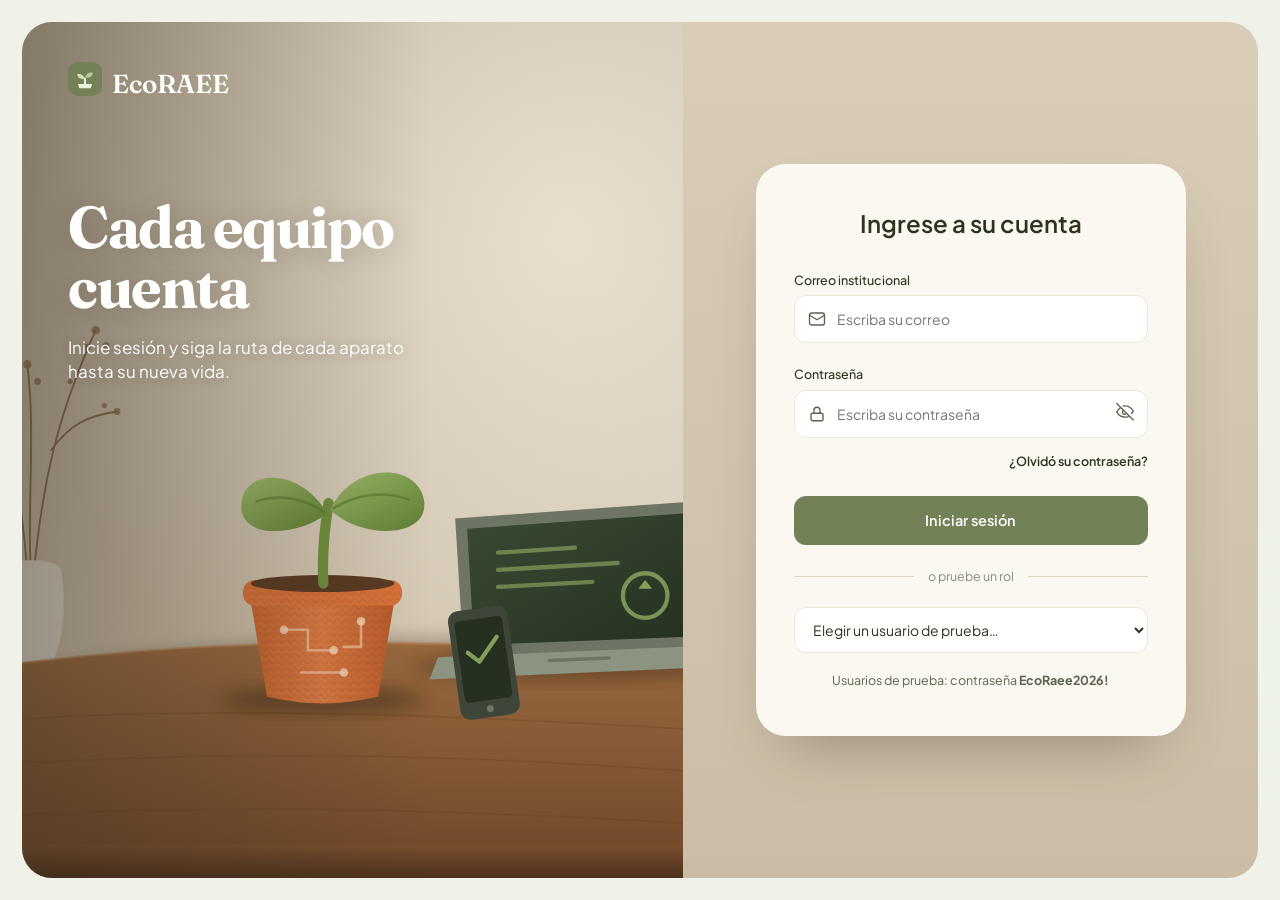
==== frontend/login.html @ bc78b068 "Segundo avance: EcoRAEE Cloud local (frontend, API y base de datos) - Frontend HTML/CSS/JS con login" ====
<!doctype html>
<html lang="es">
<head>
  <meta charset="utf-8">
  <meta name="viewport" content="width=device-width, initial-scale=1">
  <title>Iniciar sesión · EcoRAEE Cloud</title>
  <link rel="icon" href="assets/img/favicon.svg" type="image/svg+xml">
  <link rel="preconnect" href="https://fonts.googleapis.com">
  <link rel="preconnect" href="https://fonts.gstatic.com" crossorigin>
  <link href="https://fonts.googleapis.com/css2?family=Fraunces:opsz,wght@9..144,500;9..144,600;9..144,700&family=Plus+Jakarta+Sans:wght@400;500;600;700&display=swap" rel="stylesheet">
  <link rel="stylesheet" href="css/styles.css">
</head>
<body>
  <main class="login">
    <section class="escena" aria-label="Presentación">
      <div class="marca-login"><span id="logo"></span>EcoRAEE</div>
      <h1>Cada equipo cuenta</h1>
      <p>Inicie sesión y siga la ruta de cada aparato hasta su nueva vida.</p>
    </section>
    <section class="lado-form">
      <div class="caja">
        <h2>Ingrese a su cuenta</h2>
        <form id="form-login" novalidate>
          <div class="campo">
            <label for="correo">Correo institucional</label>
            <div class="control" id="c-correo">
              <input id="correo" name="correo" type="email" autocomplete="username" required maxlength="150" placeholder="Escriba su correo">
            </div>
            <span class="msg" aria-live="polite"></span>
          </div>
          <div class="campo" style="margin-top:16px">
            <label for="password">Contraseña</label>
            <div class="control" id="c-pass">
              <input id="password" name="password" type="password" autocomplete="current-password" required maxlength="100" placeholder="Escriba su contraseña">
              <button type="button" class="ojo" id="ver" aria-label="Mostrar contraseña"></button>
            </div>
            <span class="msg" aria-live="polite"></span>
          </div>
          <div class="olvido"><button type="button" id="olvido">¿Olvidó su contraseña?</button></div>
          <div class="aviso error" id="error" hidden style="margin-top:16px"></div>
          <button class="btn entrar" type="submit" id="entrar">Iniciar sesión</button>
        </form>
        <div class="separador">o pruebe un rol</div>
        <label class="sr-only" for="demo">Usuario de prueba</label>
        <select class="demo" id="demo">
          <option value="">Elegir un usuario de prueba…</option>
          <option value="admin@ecoraee.test">Administrador</option>
          <option value="gen1@ecoraee.test">Generador (estudiante)</option>
          <option value="ope1@ecoraee.test">Operador de centro</option>
          <option value="tec1@ecoraee.test">Técnico evaluador</option>
          <option value="coo1@ecoraee.test">Coordinador logístico</option>
          <option value="rea1@ecoraee.test">Reacondicionador (taller)</option>
          <option value="rec1@ecoraee.test">Gestor de reciclaje</option>
          <option value="ben1@ecoraee.test">Entidad beneficiaria</option>
        </select>
        <p class="pie-login">Usuarios de prueba: contraseña <b>EcoRaee2026!</b></p>
      </div>
    </section>
  </main>
  <script type="module" src="js/login.js"></script>
</body>
</html>
---- frontend/css/styles.css ----
/* =====================================================================
   EcoRAEE Cloud - estilos
   Paleta (imagen de referencia): #E7F5DC #CFE1B9 #B6C99B #98A77C #88976C #728156
   ===================================================================== */
:root {
  --g50: #E7F5DC;
  --g100: #CFE1B9;
  --g200: #B6C99B;
  --g300: #98A77C;
  --g400: #88976C;
  --g500: #728156;
  --g600: #5C6A43;          /* pasos oscuros de la misma familia para texto y botones */
  --g700: #46512F;
  --ink: #2C3320;
  --ink-2: #5A6250;
  --ink-3: #868D7C;
  --line: #E3E8DA;
  --bg: #EEF2E8;
  --surface: #FFFFFF;
  --surface-2: #F7F9F3;
  --cream: #FBF8F1;
  --danger: #A8432F;
  --danger-bg: #FBECE8;
  --warn: #9A6B12;
  --warn-bg: #FDF3DD;
  --info-bg: #EAF1F7;
  --info: #3D5A73;
  --radius: 22px;
  --radius-sm: 14px;
  --shadow: 0 18px 50px -20px rgba(70, 81, 47, .28);
  --shadow-sm: 0 6px 18px -10px rgba(70, 81, 47, .35);
  --font: "Plus Jakarta Sans", system-ui, -apple-system, "Segoe UI", sans-serif;
  --font-display: "Fraunces", Georgia, serif;
}

* { box-sizing: border-box; }
html, body { margin: 0; }
body {
  font-family: var(--font);
  color: var(--ink);
  background: radial-gradient(1200px 600px at 10% 0%, #F6F9F1 0%, transparent 60%),
              radial-gradient(900px 500px at 100% 100%, #E4ECD9 0%, transparent 60%), var(--bg);
  min-height: 100vh;
  font-size: 14px;
  line-height: 1.45;
}
a { color: var(--g600); }
h1, h2, h3, h4 { margin: 0; color: var(--ink); }
button, input, select, textarea { font: inherit; color: inherit; }
:focus-visible { outline: 3px solid var(--g300); outline-offset: 2px; }
.sr-only { position: absolute; width: 1px; height: 1px; overflow: hidden; clip: rect(0 0 0 0); white-space: nowrap; }
.muted { color: var(--ink-3); }
.small { font-size: 12px; }
.mono { font-family: ui-monospace, "Cascadia Code", Consolas, monospace; font-size: 12.5px; }
.nowrap { white-space: nowrap; }

/* ---------------------------------------------------------------- botones */
.btn {
  display: inline-flex; align-items: center; justify-content: center; gap: 8px;
  border: 0; border-radius: 999px; padding: 10px 18px; cursor: pointer;
  font-weight: 600; font-size: 13.5px; background: var(--g500); color: #fff;
  transition: background .15s, transform .05s, box-shadow .15s; text-decoration: none; white-space: nowrap;
}
.btn:hover { background: var(--g600); box-shadow: var(--shadow-sm); }
.btn:active { transform: translateY(1px); }
.btn:disabled { opacity: .55; cursor: not-allowed; box-shadow: none; }
.btn.secundario { background: var(--surface); color: var(--ink); border: 1px solid var(--line); }
.btn.secundario:hover { background: var(--surface-2); }
.btn.suave { background: var(--g50); color: var(--g700); }
.btn.suave:hover { background: var(--g100); }
.btn.oscuro { background: var(--ink); }
.btn.oscuro:hover { background: #1c2114; }
.btn.peligro { background: var(--danger-bg); color: var(--danger); }
.btn.peligro:hover { background: #F5D9D2; }
.btn.chico { padding: 6px 12px; font-size: 12.5px; }
.btn-icono {
  width: 40px; height: 40px; border-radius: 50%; border: 1px solid var(--line); background: var(--surface);
  display: inline-grid; place-items: center; cursor: pointer; position: relative; color: var(--ink-2);
}
.btn-icono:hover { background: var(--surface-2); }
.btn-icono .punto { position: absolute; top: 6px; right: 7px; min-width: 16px; height: 16px; border-radius: 99px;
  background: var(--g500); color: #fff; font-size: 10px; font-weight: 700; display: grid; place-items: center; padding: 0 4px; }
svg.i { width: 18px; height: 18px; flex: none; stroke: currentColor; fill: none; stroke-width: 1.8; stroke-linecap: round; stroke-linejoin: round; }

/* ---------------------------------------------------------------- estructura de la app */
.app {
  max-width: 1440px; margin: 28px auto; background: var(--surface); border-radius: 32px;
  box-shadow: var(--shadow); display: grid; grid-template-columns: 248px 1fr; min-height: calc(100vh - 56px); overflow: hidden;
}
.lateral {
  padding: 26px 18px; display: flex; flex-direction: column; gap: 22px; border-right: 1px solid var(--line);
  background: linear-gradient(180deg, #FFFFFF 0%, var(--surface-2) 100%);
}
.marca { display: flex; align-items: center; gap: 10px; padding: 0 8px; text-decoration: none; color: var(--ink); }
.marca .logo { width: 38px; height: 38px; }
.marca b { font-family: var(--font-display); font-size: 21px; letter-spacing: -.3px; }
.marca small { display: block; color: var(--ink-3); font-size: 11px; margin-top: -2px; }
.nav-grupo { display: flex; flex-direction: column; gap: 2px; }
.nav-grupo h4 { font-size: 11px; text-transform: uppercase; letter-spacing: .08em; color: var(--ink-3); margin: 6px 12px; font-weight: 700; }
.nav a {
  display: flex; align-items: center; gap: 12px; padding: 10px 14px; border-radius: 14px; color: var(--ink-2);
  text-decoration: none; font-weight: 500;
}
.nav a:hover { background: var(--g50); color: var(--ink); }
.nav a.activo { background: var(--g100); color: var(--ink); font-weight: 700; }
.nav a .cuenta { margin-left: auto; background: var(--g50); color: var(--g700); font-size: 11px; font-weight: 700; padding: 2px 9px; border-radius: 99px; }
.nav a.activo .cuenta { background: var(--surface); }
.lateral .pie { margin-top: auto; padding: 14px; border-radius: 18px; background: var(--g50); font-size: 12px; color: var(--g700); }
.lateral .pie b { display: block; font-size: 13px; color: var(--ink); margin-bottom: 4px; }

.principal { display: flex; flex-direction: column; min-width: 0; background: var(--surface); }
.barra {
  display: flex; align-items: center; gap: 12px; padding: 20px 32px; position: sticky; top: 0; z-index: 5;
  background: rgba(255, 255, 255, .92); backdrop-filter: blur(8px); border-bottom: 1px solid transparent;
}
.buscador { flex: 1; max-width: 520px; position: relative; }
.buscador input {
  width: 100%; border: 0; background: var(--surface-2); border-radius: 999px; padding: 12px 18px 12px 44px;
  border: 1px solid var(--line);
}
.buscador input:focus { outline: none; border-color: var(--g300); background: #fff; }
.buscador svg { position: absolute; left: 16px; top: 50%; transform: translateY(-50%); color: var(--ink-3); }
.barra .derecha { margin-left: auto; display: flex; align-items: center; gap: 10px; }
.perfil { display: flex; align-items: center; gap: 10px; padding: 4px 6px 4px 4px; border-radius: 999px; border: 1px solid var(--line); background: #fff; cursor: pointer; }
.avatar { width: 34px; height: 34px; border-radius: 50%; display: grid; place-items: center; font-weight: 700; font-size: 13px; background: var(--g200); color: var(--g700); }
.perfil .nombre { font-weight: 600; font-size: 13px; line-height: 1.1; }
.perfil .rol { font-size: 11px; color: var(--ink-3); }
.menu-movil { display: none; }

.contenido { padding: 8px 32px 40px; display: flex; flex-direction: column; gap: 22px; }
.cabecera { display: flex; align-items: flex-end; justify-content: space-between; gap: 16px; flex-wrap: wrap; }
.cabecera h1 { font-family: var(--font-display); font-size: 30px; font-weight: 600; letter-spacing: -.5px; }
.cabecera p { margin: 4px 0 0; color: var(--ink-3); }
.acciones { display: flex; gap: 10px; flex-wrap: wrap; align-items: center; }
.migas { font-size: 12.5px; color: var(--ink-3); }
.migas a { color: var(--ink-3); text-decoration: none; }
.migas a:hover { color: var(--g600); }

/* ---------------------------------------------------------------- tarjetas */
.tarjeta { background: var(--surface); border: 1px solid var(--line); border-radius: var(--radius); padding: 22px; }
.tarjeta.suave { background: var(--surface-2); }
.tarjeta h3 { font-size: 16px; font-weight: 700; }
.tarjeta .sub { color: var(--ink-3); font-size: 12.5px; margin-top: 2px; }
.tarjeta-cab { display: flex; align-items: center; justify-content: space-between; gap: 12px; margin-bottom: 14px; }
.grid { display: grid; gap: 18px; }
.g-2 { grid-template-columns: repeat(2, minmax(0, 1fr)); }
.g-3 { grid-template-columns: repeat(3, minmax(0, 1fr)); }
.g-4 { grid-template-columns: repeat(4, minmax(0, 1fr)); }
.g-panel { grid-template-columns: minmax(0, 2fr) minmax(0, 1fr); }

.hero {
  position: relative; overflow: hidden; border-radius: 26px; padding: 30px 34px; min-height: 210px;
  background: linear-gradient(115deg, var(--g50) 0%, #F4F9EE 45%, var(--g100) 100%); border: 1px solid var(--g100);
  display: grid; grid-template-columns: minmax(0, 1.1fr) minmax(0, 1fr); align-items: center;
}
.hero h2 { font-family: var(--font-display); font-size: 32px; font-weight: 600; letter-spacing: -.6px; line-height: 1.1; }
.hero p { color: var(--ink-2); margin: 8px 0 0; max-width: 46ch; }
.hero .hora { font-family: var(--font-display); font-size: 44px; color: var(--g600); margin-top: 16px; font-weight: 500; }
.hero .ilustracion { justify-self: end; width: 100%; max-width: 380px; height: auto; }
.hero .chip-rol { display: inline-flex; align-items: center; gap: 8px; background: #fff; border-radius: 99px; padding: 6px 12px; font-size: 12px; font-weight: 600; color: var(--g700); margin-bottom: 14px; box-shadow: var(--shadow-sm); }

.kpi { border-radius: var(--radius); padding: 18px 20px; background: var(--surface-2); border: 1px solid var(--line); display: flex; flex-direction: column; gap: 6px; }
.kpi .et { font-size: 12.5px; color: var(--ink-2); font-weight: 600; display: flex; align-items: center; gap: 8px; }
.kpi .et span.ic { width: 30px; height: 30px; border-radius: 10px; display: grid; place-items: center; background: var(--g100); color: var(--g700); }
.kpi .val { font-family: var(--font-display); font-size: 32px; font-weight: 600; letter-spacing: -.5px; }
.kpi .val small { font-family: var(--font); font-size: 13px; color: var(--ink-3); font-weight: 500; margin-left: 4px; }
.kpi .pie { font-size: 12px; color: var(--ink-3); }
.kpi.t1 { background: var(--g50); border-color: var(--g100); }
.kpi.t2 { background: #F3F7EC; }
.kpi.t3 { background: var(--cream); border-color: #EFE9DA; }
.kpi.t4 { background: #F1F4EC; }

/* barras horizontales (una sola serie: un solo tono) */
.barras { display: flex; flex-direction: column; gap: 10px; }
.barra-fila { display: grid; grid-template-columns: 170px 1fr 70px; align-items: center; gap: 12px; font-size: 13px; }
.barra-fila .pista { height: 12px; background: var(--surface-2); border-radius: 99px; overflow: hidden; }
.barra-fila .relleno { height: 100%; background: var(--g400); border-radius: 0 4px 4px 0; }
.barra-fila .num { text-align: right; font-weight: 700; color: var(--ink); }
.barra-fila .num small { color: var(--ink-3); font-weight: 500; }

/* anillos de ocupación (como el contador "Days left" de la referencia) */
.anillos { display: grid; grid-template-columns: repeat(auto-fill, minmax(150px, 1fr)); gap: 14px; }
.anillo { text-align: center; padding: 16px 10px; border-radius: 18px; background: var(--surface-2); }
.anillo svg { width: 110px; height: 110px; }
.anillo .t { font-weight: 700; font-size: 13px; margin-top: 6px; }
.anillo .s { font-size: 12px; color: var(--ink-3); }

/* ---------------------------------------------------------------- tablas */
.tabla-caja { overflow-x: auto; border: 1px solid var(--line); border-radius: var(--radius); background: #fff; }
table.tabla { width: 100%; border-collapse: collapse; font-size: 13px; }
.tabla th { text-align: left; font-size: 11.5px; text-transform: uppercase; letter-spacing: .05em; color: var(--ink-3); font-weight: 700;
  padding: 14px 16px; background: var(--surface-2); border-bottom: 1px solid var(--line); white-space: nowrap; }
.tabla td { padding: 12px 16px; border-bottom: 1px solid var(--line); vertical-align: middle; }
.tabla tr:last-child td { border-bottom: 0; }
.tabla tbody tr:hover td { background: #FBFCF9; }
.tabla tr.clic { cursor: pointer; }
.tabla td.acc { text-align: right; white-space: nowrap; }
.tabla td.acc .btn { margin-left: 6px; }
.vacio { padding: 40px 20px; text-align: center; color: var(--ink-3); }
.vacio svg { width: 120px; height: auto; display: block; margin: 0 auto 12px; }

.filtros { display: flex; gap: 10px; flex-wrap: wrap; align-items: center; }
.filtros select, .filtros input {
  border: 1px solid var(--line); border-radius: 999px; padding: 9px 14px; background: #fff; min-width: 150px;
}
.chips { display: flex; gap: 8px; flex-wrap: wrap; }
.chip { border: 1px solid var(--line); background: #fff; border-radius: 99px; padding: 7px 14px; cursor: pointer; font-size: 12.5px; font-weight: 600; color: var(--ink-2); }
.chip.activo { background: var(--ink); color: #fff; border-color: var(--ink); }

/* insignias de estado: siempre con texto (nunca solo color) */
.est { display: inline-flex; align-items: center; gap: 6px; padding: 4px 10px; border-radius: 99px; font-size: 12px; font-weight: 600; white-space: nowrap; background: var(--surface-2); color: var(--ink-2); }
.est::before { content: ""; width: 7px; height: 7px; border-radius: 50%; background: currentColor; opacity: .8; }
.est.verde { background: var(--g50); color: var(--g700); }
.est.oliva { background: var(--g100); color: var(--g700); }
.est.crema { background: var(--warn-bg); color: var(--warn); }
.est.gris { background: #EFF0EC; color: #5D6257; }
.est.azul { background: var(--info-bg); color: var(--info); }
.est.rojo { background: var(--danger-bg); color: var(--danger); }
.est.oscuro { background: var(--ink); color: #fff; }

/* ---------------------------------------------------------------- detalle del dispositivo */
.ficha { display: grid; grid-template-columns: 300px 1fr; gap: 18px; }
.ficha .foto { border-radius: 20px; background: var(--g50); display: grid; place-items: center; aspect-ratio: 1 / .8; }
.ficha .foto svg { width: 70%; }
.datos { display: grid; grid-template-columns: repeat(2, minmax(0, 1fr)); gap: 12px 18px; margin: 0; }
.datos div { min-width: 0; }
.datos dt { font-size: 11.5px; color: var(--ink-3); text-transform: uppercase; letter-spacing: .05em; font-weight: 700; }
.datos dd { margin: 2px 0 0; font-weight: 600; overflow-wrap: anywhere; }
.linea-vida { list-style: none; padding: 0; margin: 0; position: relative; }
.linea-vida li { position: relative; padding: 0 0 18px 34px; }
.linea-vida li::before { content: ""; position: absolute; left: 11px; top: 22px; bottom: 0; width: 2px; background: var(--g100); }
.linea-vida li:last-child::before { display: none; }
.linea-vida .bola { position: absolute; left: 0; top: 0; width: 24px; height: 24px; border-radius: 50%; background: var(--g100); color: var(--g700); display: grid; place-items: center; font-size: 11px; font-weight: 700; }
.linea-vida li:last-child .bola { background: var(--g500); color: #fff; }
.linea-vida .que { font-weight: 700; }
.linea-vida .cuando { font-size: 12px; color: var(--ink-3); }
.pasos { display: flex; gap: 6px; flex-wrap: wrap; }
.paso { padding: 6px 12px; border-radius: 99px; font-size: 12px; font-weight: 600; background: var(--surface-2); color: var(--ink-3); border: 1px dashed var(--line); }
.paso.hecho { background: var(--g50); color: var(--g700); border-style: solid; border-color: var(--g100); }
.paso.actual { background: var(--g500); color: #fff; border-color: var(--g500); }

/* ---------------------------------------------------------------- tarjetas de categoría (referencia 2) */
.categorias { display: grid; grid-template-columns: repeat(auto-fill, minmax(160px, 1fr)); gap: 14px; }
.cat { border-radius: 20px; padding: 16px; text-align: center; background: var(--surface-2); position: relative; cursor: pointer; border: 1px solid transparent; text-decoration: none; color: var(--ink); }
.cat:hover { border-color: var(--g200); }
.cat svg { width: 86px; height: 86px; display: block; margin: 6px auto 8px; }
.cat b { display: block; font-size: 13.5px; }
.cat span { font-size: 12px; color: var(--ink-3); }
.cat .tag { position: absolute; top: 12px; left: 12px; background: var(--ink); color: #fff; font-size: 11px; font-weight: 700; padding: 3px 9px; border-radius: 99px; }
.cat:nth-child(4n+1) { background: #EEF4F7; }
.cat:nth-child(4n+2) { background: #F7F0EC; }
.cat:nth-child(4n+3) { background: #F1F3EE; }
.cat:nth-child(4n+4) { background: var(--cream); }

/* ---------------------------------------------------------------- formularios y modal */
.modal-fondo { position: fixed; inset: 0; background: rgba(36, 42, 26, .42); display: grid; place-items: center; z-index: 50; padding: 20px; animation: aparecer .15s ease-out; }
.modal { background: #fff; border-radius: 26px; width: min(620px, 100%); max-height: calc(100vh - 40px); overflow: auto; box-shadow: var(--shadow); }
.modal.ancho { width: min(860px, 100%); }
.modal header { padding: 22px 26px 6px; display: flex; align-items: flex-start; justify-content: space-between; gap: 12px; }
.modal header h3 { font-family: var(--font-display); font-size: 22px; font-weight: 600; }
.modal header p { margin: 4px 0 0; color: var(--ink-3); font-size: 13px; }
.modal .cuerpo { padding: 14px 26px 6px; }
.modal footer { padding: 16px 26px 22px; display: flex; justify-content: flex-end; gap: 10px; }
@keyframes aparecer { from { opacity: 0; } to { opacity: 1; } }

.form { display: grid; grid-template-columns: repeat(2, minmax(0, 1fr)); gap: 14px 16px; }
.campo { display: flex; flex-direction: column; gap: 6px; min-width: 0; }
.campo.completo { grid-column: 1 / -1; }
.campo label { font-size: 12.5px; font-weight: 600; color: var(--ink-2); }
.campo label .req { color: var(--danger); margin-left: 2px; }
.campo input, .campo select, .campo textarea {
  border: 1px solid var(--line); border-radius: 14px; padding: 11px 14px; background: var(--surface-2); width: 100%;
}
.campo textarea { min-height: 90px; resize: vertical; }
.campo input:focus, .campo select:focus, .campo textarea:focus { outline: none; border-color: var(--g400); background: #fff; box-shadow: 0 0 0 4px var(--g50); }
.campo.error input, .campo.error select, .campo.error textarea { border-color: var(--danger); background: #FFF9F7; }
.campo .ayuda { font-size: 11.5px; color: var(--ink-3); }
.campo .msg { font-size: 12px; color: var(--danger); min-height: 0; }
.campo.check { flex-direction: row; align-items: center; gap: 10px; }
.campo.check input { width: 18px; height: 18px; accent-color: var(--g500); }
.aviso { border-radius: 14px; padding: 12px 14px; font-size: 13px; display: flex; gap: 10px; align-items: flex-start; }
.aviso.error { background: var(--danger-bg); color: var(--danger); }
.aviso.info { background: var(--g50); color: var(--g700); }
.aviso.alerta { background: var(--warn-bg); color: var(--warn); }
.filas-disp { display: flex; flex-direction: column; gap: 10px; grid-column: 1 / -1; }
.fila-disp { display: grid; grid-template-columns: 1.1fr 1fr 1fr 1fr 90px 40px; gap: 8px; align-items: start; padding: 10px; border-radius: 14px; background: var(--surface-2); }
.fila-disp .campo input, .fila-disp .campo select { padding: 9px 10px; background: #fff; }

/* ---------------------------------------------------------------- notificaciones */
.toasts { position: fixed; right: 22px; bottom: 22px; display: flex; flex-direction: column; gap: 10px; z-index: 60; }
.toast { background: var(--ink); color: #fff; padding: 12px 16px; border-radius: 14px; box-shadow: var(--shadow); max-width: 380px; font-size: 13px; display: flex; gap: 10px; align-items: flex-start; animation: subir .2s ease-out; }
.toast.error { background: var(--danger); }
.toast.ok { background: var(--g600); }
@keyframes subir { from { transform: translateY(10px); opacity: 0; } to { transform: none; opacity: 1; } }
.cargando { padding: 50px; text-align: center; color: var(--ink-3); }
.spinner { width: 26px; height: 26px; border-radius: 50%; border: 3px solid var(--g100); border-top-color: var(--g500); animation: girar .8s linear infinite; margin: 0 auto 10px; }
@keyframes girar { to { transform: rotate(360deg); } }

/* ---------------------------------------------------------------- red de flujo */
.red-svg { width: 100%; height: auto; display: block; }
.red-svg .nodo rect { fill: #fff; stroke: var(--g300); stroke-width: 1.5; }
.red-svg .nodo.FUENTE rect, .red-svg .nodo.SUMIDERO rect { fill: var(--ink); stroke: var(--ink); }
.red-svg .nodo.FUENTE text, .red-svg .nodo.SUMIDERO text { fill: #fff; }
.red-svg .nodo.CENTRO rect { fill: var(--g50); }
.red-svg .nodo.DESTINO rect { fill: var(--cream); stroke: #DCCFAF; }
.red-svg .nodo text { font-size: 12px; font-weight: 700; fill: var(--ink); }
.red-svg .nodo text.sub { font-size: 10px; font-weight: 500; fill: var(--ink-3); }
.red-svg .arista path { fill: none; stroke: var(--g200); }
.red-svg .arista.flujo path { stroke: var(--g500); }
.red-svg .arista.corte path { stroke: var(--danger); stroke-dasharray: 7 5; }
.red-svg .arista text { font-size: 11px; font-weight: 700; fill: var(--ink-2); paint-order: stroke; stroke: #fff; stroke-width: 4px; }
.red-svg .arista:hover path { stroke-width: 6 !important; }
.leyenda { display: flex; gap: 18px; flex-wrap: wrap; font-size: 12.5px; color: var(--ink-2); }
.leyenda span { display: inline-flex; align-items: center; gap: 8px; }
.leyenda i { width: 28px; height: 0; border-top: 3px solid var(--g500); display: inline-block; }
.leyenda i.corte { border-top: 3px dashed var(--danger); }
.leyenda i.vacia { border-top-color: var(--g200); }
.grande { font-family: var(--font-display); font-size: 46px; font-weight: 600; letter-spacing: -1px; line-height: 1; color: var(--g600); }

/* ---------------------------------------------------------------- inicio de sesión (referencia 1) */
.login {
  min-height: 100vh; display: grid; grid-template-columns: 1.15fr 1fr; padding: 22px; gap: 0;
  background: var(--bg);
}
.login .escena {
  position: relative; border-radius: 30px 0 0 30px; overflow: hidden; min-height: 600px;
  background: #CDBFA9 url("../assets/img/login-escena.svg") center bottom / cover no-repeat;
  display: flex; flex-direction: column; padding: 40px 46px; color: #fff;
}
.login .escena::after { content: ""; position: absolute; inset: 0; background: linear-gradient(90deg, rgba(48, 40, 28, .38) 0%, rgba(48, 40, 28, 0) 62%); pointer-events: none; }
.login .escena > * { position: relative; z-index: 1; }
.login .escena .marca-login { font-family: var(--font-display); font-size: 26px; font-weight: 600; display: flex; align-items: center; gap: 10px; }
.login .escena h1 { font-family: var(--font-display); color: #fff; font-size: clamp(38px, 4.6vw, 62px); line-height: 1.02; letter-spacing: -1.5px; margin-top: 90px; max-width: 11ch; font-weight: 700; text-shadow: 0 2px 30px rgba(0,0,0,.18); }
.login .escena p { font-size: 17px; margin: 18px 0 0; max-width: 32ch; text-shadow: 0 1px 14px rgba(0,0,0,.25); }
.login .lado-form {
  background: linear-gradient(180deg, #D9CDB8 0%, #CBBDA5 100%); border-radius: 0 30px 30px 0; display: grid; place-items: center; padding: 30px;
}
.login .caja {
  width: min(430px, 100%); background: var(--cream); border-radius: 30px; padding: 42px 38px 34px; box-shadow: 0 30px 60px -30px rgba(60, 48, 30, .45);
}
.login .caja h2 { text-align: center; font-weight: 600; font-size: 24px; margin-bottom: 30px; }
.login .campo label { color: var(--ink); font-weight: 500; }
.login .control { position: relative; }
.login .control svg.i { position: absolute; left: 14px; top: 50%; transform: translateY(-50%); color: var(--ink-2); }
.login .control input { width: 100%; background: #fff; border: 1px solid #EEE7D8; border-radius: 12px; padding: 13px 44px 13px 42px; }
.login .control input:focus { outline: none; border-color: var(--g400); box-shadow: 0 0 0 4px var(--g50); }
.login .ojo { position: absolute; right: 8px; top: 50%; transform: translateY(-50%); border: 0; background: none; cursor: pointer; padding: 6px; color: var(--ink-2); }
.login .ojo svg.i { position: static; transform: none; }
.login .olvido { text-align: right; font-size: 12.5px; font-weight: 600; margin-top: 8px; }
.login .olvido button { background: none; border: 0; cursor: pointer; color: var(--ink); font-weight: 600; padding: 0; }
.login .btn.entrar { width: 100%; border-radius: 12px; padding: 14px; margin-top: 26px; font-size: 14.5px; background: var(--g500); }
.login .btn.entrar:hover { background: var(--g600); }
.login .separador { display: flex; align-items: center; gap: 14px; color: var(--ink-3); font-size: 12.5px; margin: 22px 0; }
.login .separador::before, .login .separador::after { content: ""; height: 1px; background: #DDD3C1; flex: 1; }
.login .demo { width: 100%; background: #fff; border: 1px solid #EEE7D8; border-radius: 12px; padding: 12px 14px; }
.login .pie-login { text-align: center; font-size: 12.5px; margin-top: 18px; color: var(--ink-2); }

/* ---------------------------------------------------------------- adaptable */
@media (max-width: 1180px) {
  .g-4 { grid-template-columns: repeat(2, minmax(0, 1fr)); }
  .g-panel { grid-template-columns: 1fr; }
}
@media (max-width: 960px) {
  .app { grid-template-columns: 1fr; margin: 0; border-radius: 0; }
  .lateral { position: fixed; inset: 0 auto 0 0; width: 270px; z-index: 40; transform: translateX(-100%); transition: transform .2s; box-shadow: var(--shadow); background: #fff; overflow-y: auto; }
  .lateral.abierto { transform: none; }
  .menu-movil { display: inline-grid; }
  .barra, .contenido { padding-left: 16px; padding-right: 16px; }
  .hero { grid-template-columns: 1fr; }
  .hero .ilustracion { display: none; }
  .ficha { grid-template-columns: 1fr; }
  .g-2, .g-3 { grid-template-columns: 1fr; }
  .login { grid-template-columns: 1fr; padding: 0; }
  .login .escena { border-radius: 0; min-height: 300px; }
  .login .escena h1 { margin-top: 40px; }
  .login .lado-form { border-radius: 0; }
  .perfil .nombre, .perfil .rol { display: none; }
}
@media (max-width: 620px) {
  .g-4, .form, .datos { grid-template-columns: 1fr; }
  .fila-disp { grid-template-columns: 1fr 1fr; }
  .barra-fila { grid-template-columns: 100px 1fr 56px; }
  .cabecera h1 { font-size: 24px; }
}
[hidden] { display: none !important; }
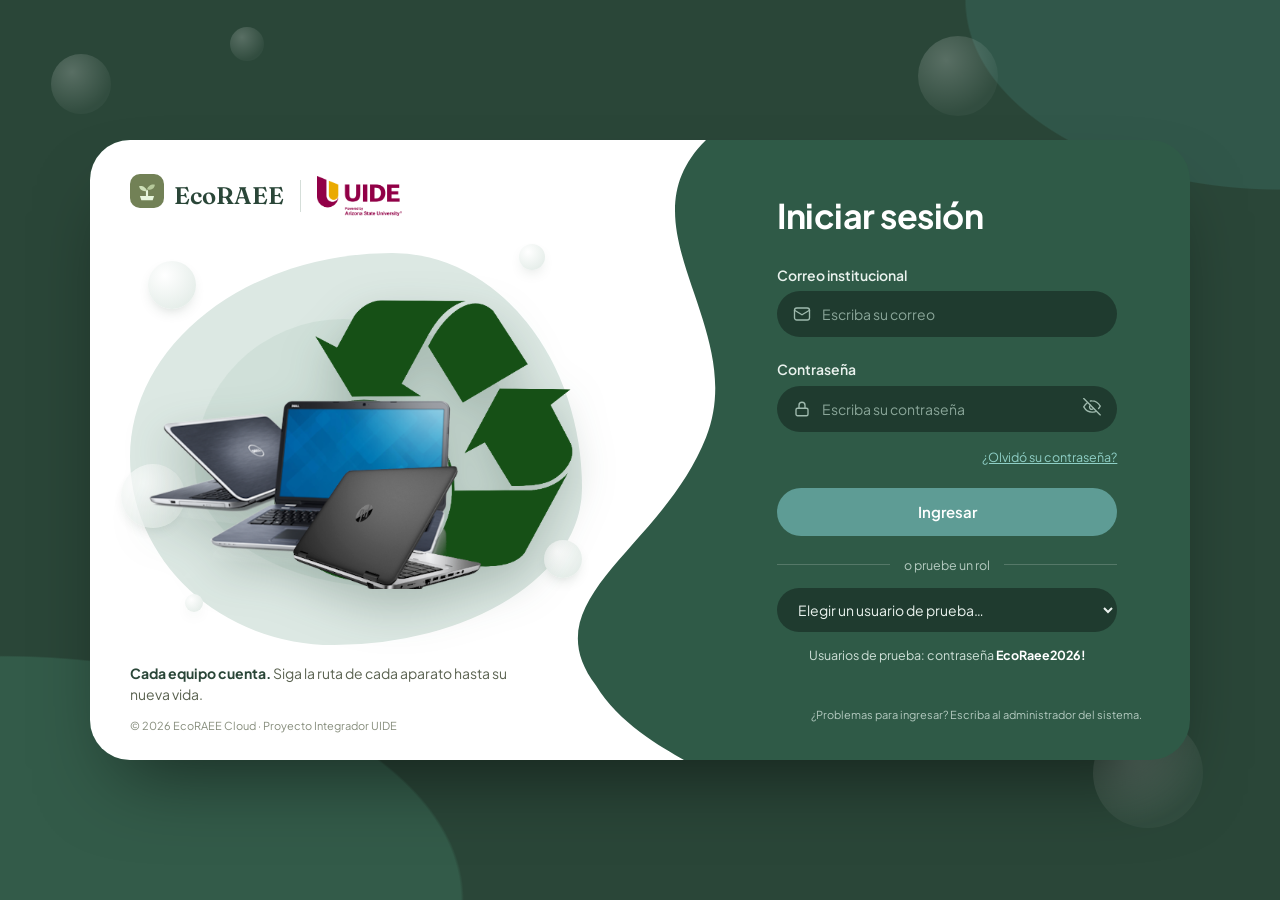
==== commit dca94c78: "rediseño de login" ====
--- a/frontend/login.html
+++ b/frontend/login.html
@@ -12,50 +12,65 @@
 </head>
 <body>
   <main class="login">
-    <section class="escena" aria-label="Presentación">
-      <div class="marca-login"><span id="logo"></span>EcoRAEE</div>
-      <h1>Cada equipo cuenta</h1>
-      <p>Inicie sesión y siga la ruta de cada aparato hasta su nueva vida.</p>
-    </section>
-    <section class="lado-form">
-      <div class="caja">
-        <h2>Ingrese a su cuenta</h2>
-        <form id="form-login" novalidate>
-          <div class="campo">
-            <label for="correo">Correo institucional</label>
-            <div class="control" id="c-correo">
-              <input id="correo" name="correo" type="email" autocomplete="username" required maxlength="150" placeholder="Escriba su correo">
+    <span class="burbuja b1"></span><span class="burbuja b2"></span><span class="burbuja b3"></span><span class="burbuja b4"></span>
+    <div class="tarjeta-login">
+      <svg class="curva" viewBox="0 0 100 100" preserveAspectRatio="none" aria-hidden="true">
+        <path d="M0 0 H56 C48 14 60 30 56 48 C52 66 40 74 46 88 C48 94 52 98 54 100 H0 Z"/>
+      </svg>
+      <section class="escena" aria-label="Presentación">
+        <header class="marcas">
+          <span class="marca-login"><span id="logo"></span>EcoRAEE</span>
+          <span class="divisor" aria-hidden="true"></span>
+          <img class="uide" src="assets/img/uide.png" alt="UIDE, Universidad Internacional del Ecuador" width="110" height="52">
+        </header>
+        <div class="mancha">
+          <span class="punto p1"></span><span class="punto p2"></span><span class="punto p3"></span><span class="punto p4"></span><span class="punto p5"></span>
+          <img src="assets/img/equipos-reciclaje.png" alt="Laptops junto al símbolo de reciclaje" width="573" height="390">
+        </div>
+        <p class="lema"><b>Cada equipo cuenta.</b> Siga la ruta de cada aparato hasta su nueva vida.</p>
+        <footer class="pie-escena">© 2026 EcoRAEE Cloud · Proyecto Integrador UIDE</footer>
+      </section>
+      <section class="lado-form">
+        <div class="caja">
+          <h2>Iniciar sesión</h2>
+          <form id="form-login" novalidate>
+            <div class="campo">
+              <label for="correo">Correo institucional</label>
+              <div class="control" id="c-correo">
+                <input id="correo" name="correo" type="email" autocomplete="username" required maxlength="150" placeholder="Escriba su correo">
+              </div>
+              <span class="msg" aria-live="polite"></span>
             </div>
-            <span class="msg" aria-live="polite"></span>
-          </div>
-          <div class="campo" style="margin-top:16px">
-            <label for="password">Contraseña</label>
-            <div class="control" id="c-pass">
-              <input id="password" name="password" type="password" autocomplete="current-password" required maxlength="100" placeholder="Escriba su contraseña">
-              <button type="button" class="ojo" id="ver" aria-label="Mostrar contraseña"></button>
+            <div class="campo" style="margin-top:16px">
+              <label for="password">Contraseña</label>
+              <div class="control" id="c-pass">
+                <input id="password" name="password" type="password" autocomplete="current-password" required maxlength="100" placeholder="Escriba su contraseña">
+                <button type="button" class="ojo" id="ver" aria-label="Mostrar contraseña"></button>
+              </div>
+              <span class="msg" aria-live="polite"></span>
             </div>
-            <span class="msg" aria-live="polite"></span>
-          </div>
-          <div class="olvido"><button type="button" id="olvido">¿Olvidó su contraseña?</button></div>
-          <div class="aviso error" id="error" hidden style="margin-top:16px"></div>
-          <button class="btn entrar" type="submit" id="entrar">Iniciar sesión</button>
-        </form>
-        <div class="separador">o pruebe un rol</div>
-        <label class="sr-only" for="demo">Usuario de prueba</label>
-        <select class="demo" id="demo">
-          <option value="">Elegir un usuario de prueba…</option>
-          <option value="admin@ecoraee.test">Administrador</option>
-          <option value="gen1@ecoraee.test">Generador (estudiante)</option>
-          <option value="ope1@ecoraee.test">Operador de centro</option>
-          <option value="tec1@ecoraee.test">Técnico evaluador</option>
-          <option value="coo1@ecoraee.test">Coordinador logístico</option>
-          <option value="rea1@ecoraee.test">Reacondicionador (taller)</option>
-          <option value="rec1@ecoraee.test">Gestor de reciclaje</option>
-          <option value="ben1@ecoraee.test">Entidad beneficiaria</option>
-        </select>
-        <p class="pie-login">Usuarios de prueba: contraseña <b>EcoRaee2026!</b></p>
-      </div>
-    </section>
+            <div class="olvido"><button type="button" id="olvido">¿Olvidó su contraseña?</button></div>
+            <div class="aviso error" id="error" hidden style="margin-top:16px"></div>
+            <button class="btn entrar" type="submit" id="entrar">Ingresar</button>
+          </form>
+          <div class="separador">o pruebe un rol</div>
+          <label class="sr-only" for="demo">Usuario de prueba</label>
+          <select class="demo" id="demo">
+            <option value="">Elegir un usuario de prueba…</option>
+            <option value="admin@ecoraee.test">Administrador</option>
+            <option value="gen1@ecoraee.test">Generador (estudiante)</option>
+            <option value="ope1@ecoraee.test">Operador de centro</option>
+            <option value="tec1@ecoraee.test">Técnico evaluador</option>
+            <option value="coo1@ecoraee.test">Coordinador logístico</option>
+            <option value="rea1@ecoraee.test">Reacondicionador (taller)</option>
+            <option value="rec1@ecoraee.test">Gestor de reciclaje</option>
+            <option value="ben1@ecoraee.test">Entidad beneficiaria</option>
+          </select>
+          <p class="pie-login">Usuarios de prueba: contraseña <b>EcoRaee2026!</b></p>
+        </div>
+        <footer class="pie-form">¿Problemas para ingresar? Escriba al administrador del sistema.</footer>
+      </section>
+    </div>
   </main>
   <script type="module" src="js/login.js"></script>
 </body>
--- a/frontend/css/styles.css
+++ b/frontend/css/styles.css
@@ -317,43 +317,63 @@
 .leyenda i.vacia { border-top-color: var(--g200); }
 .grande { font-family: var(--font-display); font-size: 46px; font-weight: 600; letter-spacing: -1px; line-height: 1; color: var(--g600); }
 
-/* ---------------------------------------------------------------- inicio de sesión (referencia 1) */
+/* ---------------------------------------------------------------- inicio de sesión */
 .login {
-  min-height: 100vh; display: grid; grid-template-columns: 1.15fr 1fr; padding: 22px; gap: 0;
-  background: var(--bg);
-}
-.login .escena {
-  position: relative; border-radius: 30px 0 0 30px; overflow: hidden; min-height: 600px;
-  background: #CDBFA9 url("../assets/img/login-escena.svg") center bottom / cover no-repeat;
-  display: flex; flex-direction: column; padding: 40px 46px; color: #fff;
-}
-.login .escena::after { content: ""; position: absolute; inset: 0; background: linear-gradient(90deg, rgba(48, 40, 28, .38) 0%, rgba(48, 40, 28, 0) 62%); pointer-events: none; }
-.login .escena > * { position: relative; z-index: 1; }
-.login .escena .marca-login { font-family: var(--font-display); font-size: 26px; font-weight: 600; display: flex; align-items: center; gap: 10px; }
-.login .escena h1 { font-family: var(--font-display); color: #fff; font-size: clamp(38px, 4.6vw, 62px); line-height: 1.02; letter-spacing: -1.5px; margin-top: 90px; max-width: 11ch; font-weight: 700; text-shadow: 0 2px 30px rgba(0,0,0,.18); }
-.login .escena p { font-size: 17px; margin: 18px 0 0; max-width: 32ch; text-shadow: 0 1px 14px rgba(0,0,0,.25); }
-.login .lado-form {
-  background: linear-gradient(180deg, #D9CDB8 0%, #CBBDA5 100%); border-radius: 0 30px 30px 0; display: grid; place-items: center; padding: 30px;
-}
-.login .caja {
-  width: min(430px, 100%); background: var(--cream); border-radius: 30px; padding: 42px 38px 34px; box-shadow: 0 30px 60px -30px rgba(60, 48, 30, .45);
-}
-.login .caja h2 { text-align: center; font-weight: 600; font-size: 24px; margin-bottom: 30px; }
-.login .campo label { color: var(--ink); font-weight: 500; }
+  --lg-fondo: #2A4638; --lg-panel: #2F5A47; --lg-campo: #1F3B2F; --lg-boton: #5E9C95; --lg-boton-2: #4C8780; --lg-enlace: #8FCFC6;
+  --lg-mancha: #DCE8E3; --lg-mancha-2: #C6DAD2;
+  min-height: 100vh; display: grid; place-items: center; padding: 40px 24px; position: relative; overflow: hidden;
+  background: radial-gradient(120% 90% at 0% 100%, #335B49 0 30%, transparent 30.2%), radial-gradient(70% 60% at 100% 0%, #31574A 0 35%, transparent 35.2%), var(--lg-fondo);
+}
+.login .burbuja { position: absolute; border-radius: 50%; background: radial-gradient(circle at 35% 30%, rgba(255,255,255,.22), rgba(255,255,255,.04) 70%); pointer-events: none; }
+.login .b1 { width: 60px; height: 60px; left: 4%; top: 6%; } .login .b2 { width: 110px; height: 110px; right: 6%; bottom: 8%; }
+.login .b3 { width: 34px; height: 34px; left: 18%; top: 3%; } .login .b4 { width: 80px; height: 80px; right: 22%; top: 4%; }
+.tarjeta-login {
+  position: relative; width: min(1100px, 100%); min-height: 620px; border-radius: 40px; overflow: hidden;
+  background: var(--lg-panel); display: grid; grid-template-columns: 1.25fr 1fr; box-shadow: 0 40px 80px -30px rgba(0,0,0,.55);
+}
+.tarjeta-login .curva { position: absolute; inset: 0; width: 100%; height: 100%; pointer-events: none; }
+.tarjeta-login .curva path { fill: #fff; }
+.login .escena, .login .lado-form { position: relative; z-index: 1; }
+.login .escena { display: flex; flex-direction: column; padding: 34px 40px 26px; }
+.login .marcas { display: flex; align-items: center; gap: 16px; }
+.login .marca-login { font-family: var(--font-display); font-size: 24px; font-weight: 600; color: var(--lg-fondo); display: flex; align-items: center; gap: 10px; }
+.login .divisor { width: 1px; height: 32px; background: #D5DED9; }
+.login .uide { height: 40px; width: auto; }
+.login .mancha { position: relative; flex: 1; display: grid; place-items: center; margin: 18px 70px 6px 0; min-height: 360px; }
+.login .mancha::before, .login .mancha::after { content: ""; position: absolute; background: var(--lg-mancha); border-radius: 58% 42% 55% 45% / 52% 60% 40% 48%; }
+.login .mancha::before { inset: 4% 2% 2% 0; }
+.login .mancha::after { inset: 20% 16% 16% 14%; background: var(--lg-mancha-2); border-radius: 46% 54% 40% 60% / 55% 45% 55% 45%; opacity: .55; }
+.login .mancha img { position: relative; z-index: 1; width: min(92%, 470px); height: auto; filter: drop-shadow(0 18px 22px rgba(31, 59, 47, .25)); }
+.login .punto { position: absolute; z-index: 1; border-radius: 50%; background: radial-gradient(circle at 35% 30%, #fff, #E6EEEA 75%); box-shadow: 0 6px 14px -6px rgba(42,70,56,.25); }
+.login .p1 { width: 48px; height: 48px; left: 4%; top: 6%; } .login .p2 { width: 26px; height: 26px; right: 10%; top: 2%; }
+.login .p3 { width: 38px; height: 38px; right: 2%; bottom: 18%; } .login .p4 { width: 18px; height: 18px; left: 12%; bottom: 10%; }
+.login .p5 { width: 64px; height: 64px; left: -2%; bottom: 30%; opacity: .7; }
+.login .lema { margin: 4px 0 0; color: var(--ink-2); font-size: 14px; max-width: 40ch; }
+.login .lema b { color: var(--lg-fondo); }
+.login .pie-escena { font-size: 11px; color: var(--ink-3); margin-top: 14px; }
+.login .lado-form { display: flex; flex-direction: column; justify-content: center; padding: 40px 48px 26px 30px; color: #fff; }
+.login .caja { width: min(340px, 100%); margin-left: auto; margin-right: 6%; }
+.login .caja h2 { font-size: 34px; font-weight: 700; color: #fff; margin: 0 0 24px; letter-spacing: -.5px; }
+.login .campo label { color: #EAF2EE; font-weight: 600; font-size: 14px; }
+.login .campo .msg { color: #FFB8A8; }
 .login .control { position: relative; }
-.login .control svg.i { position: absolute; left: 14px; top: 50%; transform: translateY(-50%); color: var(--ink-2); }
-.login .control input { width: 100%; background: #fff; border: 1px solid #EEE7D8; border-radius: 12px; padding: 13px 44px 13px 42px; }
-.login .control input:focus { outline: none; border-color: var(--g400); box-shadow: 0 0 0 4px var(--g50); }
-.login .ojo { position: absolute; right: 8px; top: 50%; transform: translateY(-50%); border: 0; background: none; cursor: pointer; padding: 6px; color: var(--ink-2); }
+.login .control svg.i { position: absolute; left: 16px; top: 50%; transform: translateY(-50%); color: #9FBAAE; }
+.login .control input { width: 100%; background: var(--lg-campo); color: #fff; border: 1px solid transparent; border-radius: 99px; padding: 12px 44px 12px 44px; }
+.login .control input::placeholder { color: #8AA699; }
+.login .control input:focus { outline: none; border-color: var(--lg-boton); box-shadow: 0 0 0 4px rgba(94,156,149,.25); }
+.login .campo.error .control input { border-color: #FF9C86; background: var(--lg-campo); }
+.login .ojo { position: absolute; right: 10px; top: 50%; transform: translateY(-50%); border: 0; background: none; cursor: pointer; padding: 6px; color: #9FBAAE; }
 .login .ojo svg.i { position: static; transform: none; }
-.login .olvido { text-align: right; font-size: 12.5px; font-weight: 600; margin-top: 8px; }
-.login .olvido button { background: none; border: 0; cursor: pointer; color: var(--ink); font-weight: 600; padding: 0; }
-.login .btn.entrar { width: 100%; border-radius: 12px; padding: 14px; margin-top: 26px; font-size: 14.5px; background: var(--g500); }
-.login .btn.entrar:hover { background: var(--g600); }
-.login .separador { display: flex; align-items: center; gap: 14px; color: var(--ink-3); font-size: 12.5px; margin: 22px 0; }
-.login .separador::before, .login .separador::after { content: ""; height: 1px; background: #DDD3C1; flex: 1; }
-.login .demo { width: 100%; background: #fff; border: 1px solid #EEE7D8; border-radius: 12px; padding: 12px 14px; }
-.login .pie-login { text-align: center; font-size: 12.5px; margin-top: 18px; color: var(--ink-2); }
+.login .olvido { text-align: right; font-size: 12.5px; margin-top: 10px; }
+.login .olvido button { background: none; border: 0; cursor: pointer; color: var(--lg-enlace); text-decoration: underline; padding: 0; font: inherit; }
+.login .btn.entrar { width: 100%; border-radius: 99px; padding: 13px; margin-top: 22px; font-size: 15px; background: var(--lg-boton); color: #fff; justify-content: center; }
+.login .btn.entrar:hover { background: var(--lg-boton-2); }
+.login .separador { display: flex; align-items: center; gap: 14px; color: #B5CBC1; font-size: 12.5px; margin: 20px 0 14px; }
+.login .separador::before, .login .separador::after { content: ""; height: 1px; background: rgba(255,255,255,.18); flex: 1; }
+.login .demo { width: 100%; background: var(--lg-campo); color: #EAF2EE; border: 1px solid transparent; border-radius: 99px; padding: 11px 16px; }
+.login .pie-login { text-align: center; font-size: 12.5px; margin-top: 14px; color: #CFE0D8; }
+.login .pie-login b { color: #fff; }
+.login .pie-form { text-align: right; font-size: 11px; color: #B5CBC1; margin-top: 30px; }
 
 /* ---------------------------------------------------------------- adaptable */
 @media (max-width: 1180px) {
@@ -370,10 +390,14 @@
   .hero .ilustracion { display: none; }
   .ficha { grid-template-columns: 1fr; }
   .g-2, .g-3 { grid-template-columns: 1fr; }
-  .login { grid-template-columns: 1fr; padding: 0; }
-  .login .escena { border-radius: 0; min-height: 300px; }
-  .login .escena h1 { margin-top: 40px; }
-  .login .lado-form { border-radius: 0; }
+  .login { padding: 16px; }
+  .tarjeta-login { grid-template-columns: 1fr; border-radius: 28px; }
+  .tarjeta-login .curva { display: none; }
+  .login .escena { background: #fff; border-radius: 0 0 40% 0 / 0 0 40px 0; padding: 24px 20px; }
+  .login .mancha { min-height: 220px; margin: 12px 0 0; }
+  .login .lado-form { padding: 30px 20px 22px; }
+  .login .caja { margin: 0 auto; }
+  .login .pie-form { text-align: center; }
   .perfil .nombre, .perfil .rol { display: none; }
 }
 @media (max-width: 620px) {
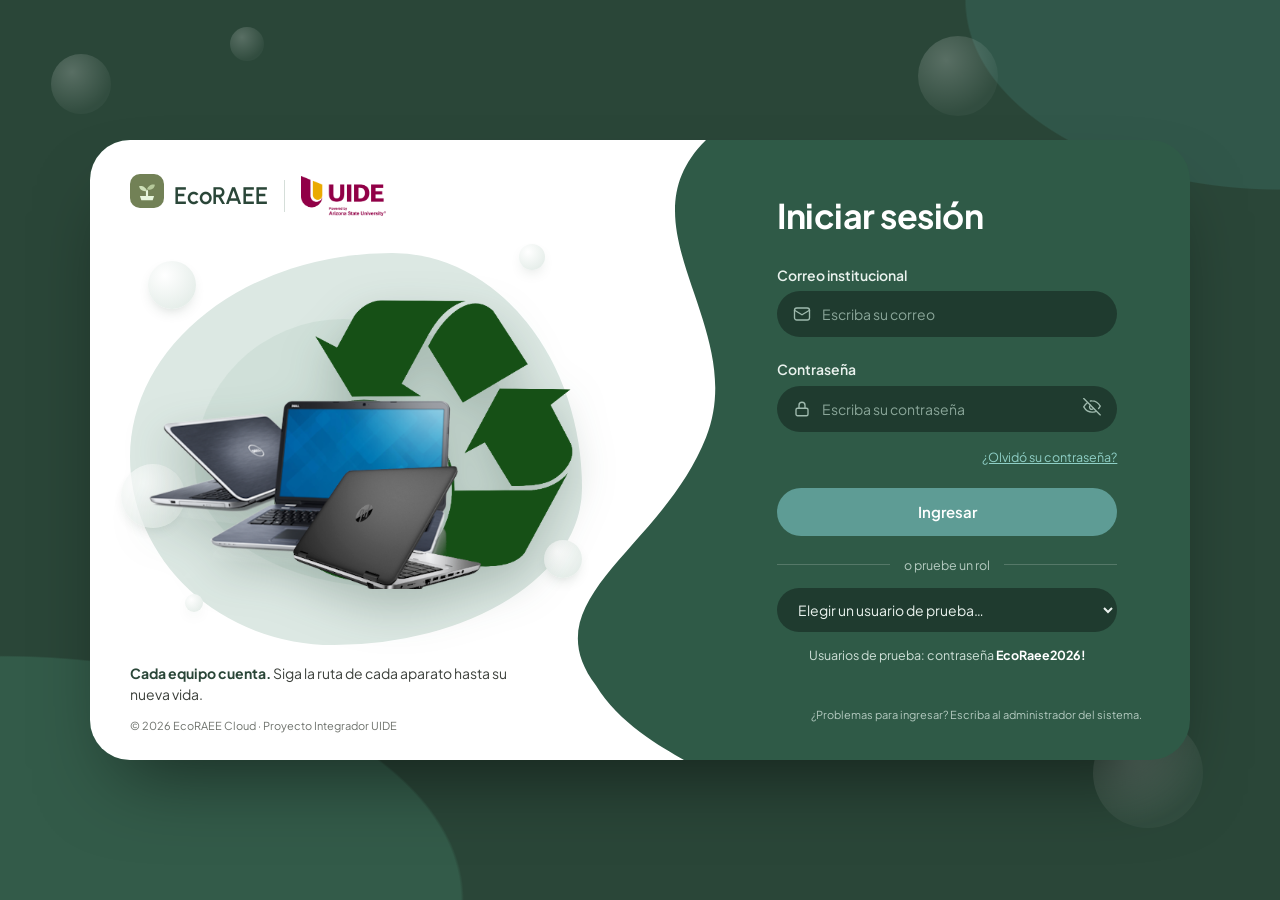
==== commit 49de4a87: "rediseño generañ" ====
--- a/frontend/login.html
+++ b/frontend/login.html
@@ -7,7 +7,7 @@
   <link rel="icon" href="assets/img/favicon.svg" type="image/svg+xml">
   <link rel="preconnect" href="https://fonts.googleapis.com">
   <link rel="preconnect" href="https://fonts.gstatic.com" crossorigin>
-  <link href="https://fonts.googleapis.com/css2?family=Fraunces:opsz,wght@9..144,500;9..144,600;9..144,700&family=Plus+Jakarta+Sans:wght@400;500;600;700&display=swap" rel="stylesheet">
+  <link href="https://fonts.googleapis.com/css2?family=Urbanist:wght@400;500;600;700&family=Plus+Jakarta+Sans:wght@400;500;600;700&display=swap" rel="stylesheet">
   <link rel="stylesheet" href="css/styles.css">
 </head>
 <body>
--- a/frontend/css/styles.css
+++ b/frontend/css/styles.css
@@ -1,6 +1,7 @@
 /* =====================================================================
    EcoRAEE Cloud - estilos
-   Paleta (imagen de referencia): #E7F5DC #CFE1B9 #B6C99B #98A77C #88976C #728156
+   Paleta: #E7F5DC #CFE1B9 #B6C99B #98A77C #88976C #728156 + verde oscuro #0B3B2C
+   Fondo blanco, texto negro (o blanco sobre verde oscuro), botones verdes.
    ===================================================================== */
 :root {
   --g50: #E7F5DC;
@@ -9,42 +10,36 @@
   --g300: #98A77C;
   --g400: #88976C;
   --g500: #728156;
-  --g600: #5C6A43;          /* pasos oscuros de la misma familia para texto y botones */
+  --g600: #5C6A43;
   --g700: #46512F;
-  --ink: #2C3320;
-  --ink-2: #5A6250;
-  --ink-3: #868D7C;
-  --line: #E3E8DA;
-  --bg: #EEF2E8;
+  --g900: #0B3B2C;          /* verde oscuro de la referencia (botones principales) */
+  --g900-h: #082D21;
+  --ink: #111411;
+  --ink-2: #3C403B;
+  --ink-3: #6E726C;
+  --line: #E8EAE5;
+  --bg: #FFFFFF;
   --surface: #FFFFFF;
-  --surface-2: #F7F9F3;
-  --cream: #FBF8F1;
+  --surface-2: #F5F6F3;
+  --cream: #F6F3EC;
   --danger: #A8432F;
   --danger-bg: #FBECE8;
   --warn: #9A6B12;
   --warn-bg: #FDF3DD;
   --info-bg: #EAF1F7;
   --info: #3D5A73;
-  --radius: 22px;
+  --radius: 26px;
   --radius-sm: 14px;
-  --shadow: 0 18px 50px -20px rgba(70, 81, 47, .28);
-  --shadow-sm: 0 6px 18px -10px rgba(70, 81, 47, .35);
+  --shadow: 0 24px 60px -24px rgba(17, 20, 17, .25);
+  --shadow-sm: 0 8px 20px -12px rgba(17, 20, 17, .3);
   --font: "Plus Jakarta Sans", system-ui, -apple-system, "Segoe UI", sans-serif;
-  --font-display: "Fraunces", Georgia, serif;
+  --font-display: "Urbanist", "Plus Jakarta Sans", system-ui, sans-serif;
 }
 
 * { box-sizing: border-box; }
 html, body { margin: 0; }
-body {
-  font-family: var(--font);
-  color: var(--ink);
-  background: radial-gradient(1200px 600px at 10% 0%, #F6F9F1 0%, transparent 60%),
-              radial-gradient(900px 500px at 100% 100%, #E4ECD9 0%, transparent 60%), var(--bg);
-  min-height: 100vh;
-  font-size: 14px;
-  line-height: 1.45;
-}
-a { color: var(--g600); }
+body { font-family: var(--font); color: var(--ink); background: #fff; min-height: 100vh; font-size: 14px; line-height: 1.45; }
+a { color: var(--ink); }
 h1, h2, h3, h4 { margin: 0; color: var(--ink); }
 button, input, select, textarea { font: inherit; color: inherit; }
 :focus-visible { outline: 3px solid var(--g300); outline-offset: 2px; }
@@ -57,118 +52,161 @@
 /* ---------------------------------------------------------------- botones */
 .btn {
   display: inline-flex; align-items: center; justify-content: center; gap: 8px;
-  border: 0; border-radius: 999px; padding: 10px 18px; cursor: pointer;
-  font-weight: 600; font-size: 13.5px; background: var(--g500); color: #fff;
+  border: 0; border-radius: 999px; padding: 11px 20px; cursor: pointer;
+  font-weight: 600; font-size: 13.5px; background: var(--g900); color: #fff;
   transition: background .15s, transform .05s, box-shadow .15s; text-decoration: none; white-space: nowrap;
 }
-.btn:hover { background: var(--g600); box-shadow: var(--shadow-sm); }
+.btn:hover { background: var(--g900-h); box-shadow: var(--shadow-sm); }
 .btn:active { transform: translateY(1px); }
 .btn:disabled { opacity: .55; cursor: not-allowed; box-shadow: none; }
-.btn.secundario { background: var(--surface); color: var(--ink); border: 1px solid var(--line); }
+.btn.secundario { background: #fff; color: var(--ink); border: 1px solid #D9DCD5; }
 .btn.secundario:hover { background: var(--surface-2); }
-.btn.suave { background: var(--g50); color: var(--g700); }
-.btn.suave:hover { background: var(--g100); }
+.btn.suave { background: var(--g100); color: var(--ink); }
+.btn.suave:hover { background: var(--g200); }
 .btn.oscuro { background: var(--ink); }
-.btn.oscuro:hover { background: #1c2114; }
+.btn.oscuro:hover { background: #000; }
 .btn.peligro { background: var(--danger-bg); color: var(--danger); }
 .btn.peligro:hover { background: #F5D9D2; }
-.btn.chico { padding: 6px 12px; font-size: 12.5px; }
+.btn.chico { padding: 7px 13px; font-size: 12.5px; }
+.btn.texto { background: none; color: var(--ink); padding-left: 6px; padding-right: 6px; }
+.btn.texto:hover { box-shadow: none; text-decoration: underline; }
 .btn-icono {
-  width: 40px; height: 40px; border-radius: 50%; border: 1px solid var(--line); background: var(--surface);
-  display: inline-grid; place-items: center; cursor: pointer; position: relative; color: var(--ink-2);
+  width: 42px; height: 42px; border-radius: 50%; border: 1px solid #D9DCD5; background: #fff;
+  display: inline-grid; place-items: center; cursor: pointer; position: relative; color: var(--ink);
 }
 .btn-icono:hover { background: var(--surface-2); }
-.btn-icono .punto { position: absolute; top: 6px; right: 7px; min-width: 16px; height: 16px; border-radius: 99px;
-  background: var(--g500); color: #fff; font-size: 10px; font-weight: 700; display: grid; place-items: center; padding: 0 4px; }
+.btn-icono .punto { position: absolute; top: 4px; right: 4px; min-width: 17px; height: 17px; border-radius: 99px;
+  background: var(--g900); color: #fff; font-size: 10px; font-weight: 700; display: grid; place-items: center; padding: 0 4px; }
 svg.i { width: 18px; height: 18px; flex: none; stroke: currentColor; fill: none; stroke-width: 1.8; stroke-linecap: round; stroke-linejoin: round; }
 
-/* ---------------------------------------------------------------- estructura de la app */
-.app {
-  max-width: 1440px; margin: 28px auto; background: var(--surface); border-radius: 32px;
-  box-shadow: var(--shadow); display: grid; grid-template-columns: 248px 1fr; min-height: calc(100vh - 56px); overflow: hidden;
-}
-.lateral {
-  padding: 26px 18px; display: flex; flex-direction: column; gap: 22px; border-right: 1px solid var(--line);
-  background: linear-gradient(180deg, #FFFFFF 0%, var(--surface-2) 100%);
-}
-.marca { display: flex; align-items: center; gap: 10px; padding: 0 8px; text-decoration: none; color: var(--ink); }
-.marca .logo { width: 38px; height: 38px; }
-.marca b { font-family: var(--font-display); font-size: 21px; letter-spacing: -.3px; }
-.marca small { display: block; color: var(--ink-3); font-size: 11px; margin-top: -2px; }
-.nav-grupo { display: flex; flex-direction: column; gap: 2px; }
-.nav-grupo h4 { font-size: 11px; text-transform: uppercase; letter-spacing: .08em; color: var(--ink-3); margin: 6px 12px; font-weight: 700; }
-.nav a {
-  display: flex; align-items: center; gap: 12px; padding: 10px 14px; border-radius: 14px; color: var(--ink-2);
-  text-decoration: none; font-weight: 500;
-}
-.nav a:hover { background: var(--g50); color: var(--ink); }
-.nav a.activo { background: var(--g100); color: var(--ink); font-weight: 700; }
-.nav a .cuenta { margin-left: auto; background: var(--g50); color: var(--g700); font-size: 11px; font-weight: 700; padding: 2px 9px; border-radius: 99px; }
-.nav a.activo .cuenta { background: var(--surface); }
-.lateral .pie { margin-top: auto; padding: 14px; border-radius: 18px; background: var(--g50); font-size: 12px; color: var(--g700); }
-.lateral .pie b { display: block; font-size: 13px; color: var(--ink); margin-bottom: 4px; }
-
-.principal { display: flex; flex-direction: column; min-width: 0; background: var(--surface); }
+/* ---------------------------------------------------------------- estructura: barra superior con menús desplegables */
+.app { min-height: 100vh; overflow-x: clip; }
+#vista:focus { outline: none; }
 .barra {
-  display: flex; align-items: center; gap: 12px; padding: 20px 32px; position: sticky; top: 0; z-index: 5;
-  background: rgba(255, 255, 255, .92); backdrop-filter: blur(8px); border-bottom: 1px solid transparent;
-}
-.buscador { flex: 1; max-width: 520px; position: relative; }
-.buscador input {
-  width: 100%; border: 0; background: var(--surface-2); border-radius: 999px; padding: 12px 18px 12px 44px;
-  border: 1px solid var(--line);
-}
-.buscador input:focus { outline: none; border-color: var(--g300); background: #fff; }
-.buscador svg { position: absolute; left: 16px; top: 50%; transform: translateY(-50%); color: var(--ink-3); }
-.barra .derecha { margin-left: auto; display: flex; align-items: center; gap: 10px; }
-.perfil { display: flex; align-items: center; gap: 10px; padding: 4px 6px 4px 4px; border-radius: 999px; border: 1px solid var(--line); background: #fff; cursor: pointer; }
-.avatar { width: 34px; height: 34px; border-radius: 50%; display: grid; place-items: center; font-weight: 700; font-size: 13px; background: var(--g200); color: var(--g700); }
+  position: sticky; top: 0; z-index: 30; background: rgba(255, 255, 255, .94); backdrop-filter: blur(10px);
+  display: flex; align-items: center; gap: 18px; padding: 18px max(28px, calc((100vw - 1320px) / 2)); border-bottom: 1px solid transparent;
+}
+.barra.sombra { border-bottom-color: var(--line); }
+.marca { display: flex; align-items: center; gap: 10px; text-decoration: none; color: var(--ink); flex: none; }
+.marca .logo { width: 36px; height: 36px; }
+.marca b { font-family: var(--font-display); font-size: 21px; font-weight: 700; letter-spacing: -.2px; }
+.nav { display: flex; align-items: center; gap: 6px; margin: 0 auto; }
+.nav > a, .nav .grupo > button {
+  display: inline-flex; align-items: center; gap: 6px; padding: 10px 18px; border-radius: 999px; border: 0; background: none;
+  color: var(--ink); text-decoration: none; font-weight: 500; font-size: 14.5px; cursor: pointer;
+}
+.nav > a:hover, .nav .grupo > button:hover, .nav .grupo:focus-within > button { background: var(--surface-2); }
+.nav > a.activo, .nav .grupo.activo > button { background: var(--g100); }
+.nav .grupo { position: relative; }
+.nav .grupo > button svg { width: 14px; height: 14px; transition: transform .15s; }
+.nav .grupo:hover > button svg, .nav .grupo.abierto > button svg { transform: rotate(180deg); }
+.nav .desplegable {
+  position: absolute; top: 100%; left: 50%; transform: translate(-50%, 6px); min-width: 250px; padding: 10px;
+  background: #fff; border-radius: 22px; box-shadow: var(--shadow); border: 1px solid var(--line);
+  display: none; flex-direction: column; gap: 2px;
+}
+.nav .desplegable::before { content: ""; position: absolute; left: 0; right: 0; top: -12px; height: 12px; }
+.nav .grupo:hover .desplegable, .nav .grupo.abierto .desplegable { display: flex; }
+.nav .desplegable a { display: flex; align-items: center; gap: 12px; padding: 10px 12px; border-radius: 14px; color: var(--ink); text-decoration: none; font-weight: 500; }
+.nav .desplegable a:hover { background: var(--surface-2); }
+.nav .desplegable a.activo { background: var(--g50); font-weight: 700; }
+.nav .desplegable a .ic { width: 32px; height: 32px; border-radius: 10px; display: grid; place-items: center; background: var(--g50); flex: none; }
+.nav .cuenta { margin-left: auto; background: var(--g900); color: #fff; font-size: 11px; font-weight: 700; padding: 2px 8px; border-radius: 99px; }
+.barra .derecha { display: flex; align-items: center; gap: 10px; flex: none; }
+.buscador { position: relative; }
+.buscador input { width: 200px; border: 1px solid #D9DCD5; background: #fff; border-radius: 999px; padding: 10px 14px 10px 38px; transition: width .2s; }
+.buscador input:focus { outline: none; border-color: var(--ink); width: 280px; }
+.buscador svg { position: absolute; left: 13px; top: 50%; transform: translateY(-50%); color: var(--ink-3); width: 16px; height: 16px; }
+.perfil { display: flex; align-items: center; gap: 10px; padding: 4px 12px 4px 4px; border-radius: 999px; background: var(--surface-2); }
+.avatar { width: 34px; height: 34px; border-radius: 50%; display: grid; place-items: center; font-weight: 700; font-size: 13px; background: var(--g100); color: var(--ink); }
 .perfil .nombre { font-weight: 600; font-size: 13px; line-height: 1.1; }
 .perfil .rol { font-size: 11px; color: var(--ink-3); }
 .menu-movil { display: none; }
 
-.contenido { padding: 8px 32px 40px; display: flex; flex-direction: column; gap: 22px; }
+.contenido { max-width: 1320px; margin: 0 auto; padding: 18px 28px 64px; display: flex; flex-direction: column; gap: 34px; }
 .cabecera { display: flex; align-items: flex-end; justify-content: space-between; gap: 16px; flex-wrap: wrap; }
-.cabecera h1 { font-family: var(--font-display); font-size: 30px; font-weight: 600; letter-spacing: -.5px; }
-.cabecera p { margin: 4px 0 0; color: var(--ink-3); }
+.cabecera h1 { font-family: var(--font-display); font-size: 42px; font-weight: 600; letter-spacing: -1px; line-height: 1.05; }
+.cabecera p { margin: 8px 0 0; color: var(--ink-2); max-width: 70ch; }
 .acciones { display: flex; gap: 10px; flex-wrap: wrap; align-items: center; }
 .migas { font-size: 12.5px; color: var(--ink-3); }
 .migas a { color: var(--ink-3); text-decoration: none; }
-.migas a:hover { color: var(--g600); }
-
-/* ---------------------------------------------------------------- tarjetas */
-.tarjeta { background: var(--surface); border: 1px solid var(--line); border-radius: var(--radius); padding: 22px; }
-.tarjeta.suave { background: var(--surface-2); }
-.tarjeta h3 { font-size: 16px; font-weight: 700; }
-.tarjeta .sub { color: var(--ink-3); font-size: 12.5px; margin-top: 2px; }
-.tarjeta-cab { display: flex; align-items: center; justify-content: space-between; gap: 12px; margin-bottom: 14px; }
-.grid { display: grid; gap: 18px; }
-.g-2 { grid-template-columns: repeat(2, minmax(0, 1fr)); }
+.migas a:hover { color: var(--ink); }
+.resaltar { background: var(--g100); border-radius: 999px; padding: 0 .28em; box-decoration-break: clone; -webkit-box-decoration-break: clone; }
+
+/* ---------------------------------------------------------------- secciones (sin recuadros: fondo blanco) */
+.tarjeta { background: none; border: 0; border-radius: 0; padding: 0; }
+.tarjeta.suave { background: var(--g50); border-radius: var(--radius); padding: 24px; }
+.tarjeta h3 { font-family: var(--font-display); font-size: 22px; font-weight: 600; letter-spacing: -.3px; }
+.tarjeta .sub { color: var(--ink-3); font-size: 13px; margin-top: 2px; }
+.tarjeta-cab { display: flex; align-items: flex-end; justify-content: space-between; gap: 12px; margin-bottom: 14px; }
+.grid { display: grid; gap: 24px; }
+.g-2 { grid-template-columns: repeat(2, minmax(0, 1fr)); gap: 40px; }
 .g-3 { grid-template-columns: repeat(3, minmax(0, 1fr)); }
 .g-4 { grid-template-columns: repeat(4, minmax(0, 1fr)); }
-.g-panel { grid-template-columns: minmax(0, 2fr) minmax(0, 1fr); }
-
-.hero {
-  position: relative; overflow: hidden; border-radius: 26px; padding: 30px 34px; min-height: 210px;
-  background: linear-gradient(115deg, var(--g50) 0%, #F4F9EE 45%, var(--g100) 100%); border: 1px solid var(--g100);
-  display: grid; grid-template-columns: minmax(0, 1.1fr) minmax(0, 1fr); align-items: center;
-}
-.hero h2 { font-family: var(--font-display); font-size: 32px; font-weight: 600; letter-spacing: -.6px; line-height: 1.1; }
-.hero p { color: var(--ink-2); margin: 8px 0 0; max-width: 46ch; }
-.hero .hora { font-family: var(--font-display); font-size: 44px; color: var(--g600); margin-top: 16px; font-weight: 500; }
-.hero .ilustracion { justify-self: end; width: 100%; max-width: 380px; height: auto; }
-.hero .chip-rol { display: inline-flex; align-items: center; gap: 8px; background: #fff; border-radius: 99px; padding: 6px 12px; font-size: 12px; font-weight: 600; color: var(--g700); margin-bottom: 14px; box-shadow: var(--shadow-sm); }
-
-.kpi { border-radius: var(--radius); padding: 18px 20px; background: var(--surface-2); border: 1px solid var(--line); display: flex; flex-direction: column; gap: 6px; }
-.kpi .et { font-size: 12.5px; color: var(--ink-2); font-weight: 600; display: flex; align-items: center; gap: 8px; }
-.kpi .et span.ic { width: 30px; height: 30px; border-radius: 10px; display: grid; place-items: center; background: var(--g100); color: var(--g700); }
-.kpi .val { font-family: var(--font-display); font-size: 32px; font-weight: 600; letter-spacing: -.5px; }
+.g-panel { grid-template-columns: minmax(0, 2fr) minmax(0, 1fr); gap: 40px; }
+
+/* mosaicos de números (referencia: "+685 trees planted") */
+.kpi { border-radius: var(--radius); padding: 20px 22px; background: var(--surface-2); display: flex; flex-direction: column; gap: 6px; text-decoration: none; color: var(--ink); }
+.kpi .et { font-size: 13px; color: var(--ink-2); font-weight: 600; display: flex; align-items: center; gap: 8px; }
+.kpi .val { font-family: var(--font-display); font-size: 34px; font-weight: 600; letter-spacing: -.5px; color: var(--ink); }
 .kpi .val small { font-family: var(--font); font-size: 13px; color: var(--ink-3); font-weight: 500; margin-left: 4px; }
-.kpi .pie { font-size: 12px; color: var(--ink-3); }
-.kpi.t1 { background: var(--g50); border-color: var(--g100); }
-.kpi.t2 { background: #F3F7EC; }
-.kpi.t3 { background: var(--cream); border-color: #EFE9DA; }
-.kpi.t4 { background: #F1F4EC; }
+.kpi .pie { font-size: 12.5px; color: var(--ink-2); }
+.kpi.t1 { background: var(--g100); }
+.kpi.t2 { background: var(--surface-2); }
+.kpi.t3 { background: var(--g50); }
+.kpi.t4 { background: var(--g900); color: #fff; }
+.kpi.t4 .et, .kpi.t4 .val, .kpi.t4 .pie, .kpi.t4 .val small { color: #fff; }
+
+/* ---------------------------------------------------------------- inicio (referencias: titular con palabra resaltada, imagen recortada y números) */
+.inicio-titular { display: grid; grid-template-columns: 1fr minmax(0, 3fr) 1fr; align-items: center; gap: 20px; padding-top: 12px; }
+.inicio-titular h1 { font-family: var(--font-display); font-weight: 500; font-size: clamp(36px, 5vw, 70px); line-height: 1.04; letter-spacing: -2px; text-align: center; }
+.inicio-titular .resaltar { padding: 0 .22em; }
+.inicio-titular .lado { display: flex; flex-direction: column; gap: 14px; }
+.inicio-titular .lado.der { align-items: flex-end; }
+.inicio-titular .lado p { margin: 0; font-size: 14px; color: var(--ink); max-width: 26ch; }
+.burbuja-ic { width: 54px; height: 54px; border-radius: 50%; display: grid; place-items: center; background: var(--g100); color: var(--ink); }
+.burbuja-ic.oscura { background: var(--g900); color: #fff; }
+.burbuja-ic.borde { background: #fff; border: 1.5px solid var(--ink); }
+.burbuja-ic svg { width: 22px; height: 22px; }
+
+.escaparate { position: relative; display: grid; grid-template-columns: 200px 1fr; align-items: end; gap: 28px; }
+.escaparate .equipo-lado {
+  align-self: center; background: var(--g100); border-radius: 0 100px 100px 0; margin-left: -28px; padding: 30px 26px 30px 34px;
+  display: flex; flex-direction: column; align-items: center; gap: 10px; text-align: center;
+}
+.escaparate .equipo-lado .avatar { width: 56px; height: 56px; font-size: 18px; background: #fff; }
+.escaparate .equipo-lado b { font-weight: 600; }
+.escaparate .equipo-lado span { font-size: 12.5px; color: var(--ink-2); }
+.foto-recorte { position: relative; height: 380px; }
+.foto-recorte img { width: 100%; height: 100%; display: block; object-fit: cover; object-position: center 72%;
+  border-radius: 48px 220px 48px 220px / 48px 170px 48px 170px; }
+.foto-recorte .etiquetas { position: absolute; inset: 26px 60px auto 60px; display: flex; justify-content: space-between; pointer-events: none; z-index: 1; }
+.foto-recorte .etiquetas div { display: flex; gap: 8px; }
+.foto-recorte .etiquetas span { border: 1.5px solid #fff; color: #fff; border-radius: 99px; padding: 5px 14px; font-size: 13px; background: rgba(17, 20, 17, .28); backdrop-filter: blur(4px); }
+.inicio-acciones { display: flex; justify-content: flex-end; align-items: center; gap: 18px; }
+
+.cinta { background: var(--g100); margin: 0 calc(50% - 50vw); padding: 10px 0; overflow: hidden; white-space: nowrap; }
+.cinta div { display: inline-flex; gap: 22px; animation: cinta 40s linear infinite; padding-left: 22px; }
+.cinta span { display: inline-flex; align-items: center; gap: 22px; font-size: 14px; }
+.cinta span::after { content: "✺"; color: var(--g900); }
+@keyframes cinta { to { transform: translateX(-50%); } }
+@media (prefers-reduced-motion: reduce) { .cinta div { animation: none; } }
+
+.numeros { display: grid; grid-template-columns: 1fr 1fr minmax(240px, 1.2fr) 1fr 1fr; gap: 14px; align-items: stretch; }
+.numeros .col { display: flex; flex-direction: column; gap: 14px; }
+.numeros .kpi { flex: 1; justify-content: center; text-align: center; align-items: center; }
+.numeros .kpi .val { font-size: 40px; }
+.numeros .kpi .pie { max-width: 22ch; }
+.numeros .foto-centro { border-radius: 70px 70px 40px 40px; overflow: hidden; position: relative; min-height: 340px; background: #E4E1DB; }
+.numeros .foto-centro img { position: absolute; inset: 0; width: 100%; height: 100%; object-fit: cover; object-position: 62% center; }
+.numeros .foto-centro .globo { position: absolute; left: 50%; bottom: 18px; transform: translateX(-50%); background: #fff; border-radius: 16px; padding: 10px 16px; font-weight: 600; text-align: center; width: max-content; max-width: 86%; }
+.numeros .kpi.borde-anillos { background: var(--g50) repeating-radial-gradient(circle at 50% 50%, transparent 0 18px, rgba(255,255,255,.65) 19px 21px); }
+
+.declaracion { display: grid; grid-template-columns: 1fr 1.4fr; gap: 40px; align-items: start; }
+.declaracion > p { color: var(--ink-3); font-size: 15px; max-width: 38ch; margin: 6px 0 0; }
+.declaracion h2 { font-family: var(--font-display); font-weight: 500; font-size: clamp(28px, 3.4vw, 44px); line-height: 1.12; letter-spacing: -1px; }
+.declaracion .acciones { margin-top: 26px; }
+.pildora { display: inline-block; border: 1.5px solid var(--ink); border-radius: 999px; padding: 6px 16px; font-size: 14px; margin-bottom: 14px; }
 
 /* barras horizontales (una sola serie: un solo tono) */
 .barras { display: flex; flex-direction: column; gap: 10px; }
@@ -178,21 +216,13 @@
 .barra-fila .num { text-align: right; font-weight: 700; color: var(--ink); }
 .barra-fila .num small { color: var(--ink-3); font-weight: 500; }
 
-/* anillos de ocupación (como el contador "Days left" de la referencia) */
-.anillos { display: grid; grid-template-columns: repeat(auto-fill, minmax(150px, 1fr)); gap: 14px; }
-.anillo { text-align: center; padding: 16px 10px; border-radius: 18px; background: var(--surface-2); }
-.anillo svg { width: 110px; height: 110px; }
-.anillo .t { font-weight: 700; font-size: 13px; margin-top: 6px; }
-.anillo .s { font-size: 12px; color: var(--ink-3); }
-
-/* ---------------------------------------------------------------- tablas */
-.tabla-caja { overflow-x: auto; border: 1px solid var(--line); border-radius: var(--radius); background: #fff; }
-table.tabla { width: 100%; border-collapse: collapse; font-size: 13px; }
-.tabla th { text-align: left; font-size: 11.5px; text-transform: uppercase; letter-spacing: .05em; color: var(--ink-3); font-weight: 700;
-  padding: 14px 16px; background: var(--surface-2); border-bottom: 1px solid var(--line); white-space: nowrap; }
-.tabla td { padding: 12px 16px; border-bottom: 1px solid var(--line); vertical-align: middle; }
-.tabla tr:last-child td { border-bottom: 0; }
-.tabla tbody tr:hover td { background: #FBFCF9; }
+/* ---------------------------------------------------------------- tablas (sin caja: solo líneas) */
+.tabla-caja { overflow-x: auto; background: #fff; }
+table.tabla { width: 100%; border-collapse: collapse; font-size: 13.5px; }
+.tabla th { text-align: left; font-size: 12px; text-transform: uppercase; letter-spacing: .05em; color: var(--ink-3); font-weight: 600;
+  padding: 12px 14px; background: none; border-bottom: 1.5px solid var(--ink); white-space: nowrap; }
+.tabla td { padding: 14px; border-bottom: 1px solid var(--line); vertical-align: middle; }
+.tabla tbody tr:hover td { background: #FAFBF8; }
 .tabla tr.clic { cursor: pointer; }
 .tabla td.acc { text-align: right; white-space: nowrap; }
 .tabla td.acc .btn { margin-left: 6px; }
@@ -200,64 +230,50 @@
 .vacio svg { width: 120px; height: auto; display: block; margin: 0 auto 12px; }
 
 .filtros { display: flex; gap: 10px; flex-wrap: wrap; align-items: center; }
-.filtros select, .filtros input {
-  border: 1px solid var(--line); border-radius: 999px; padding: 9px 14px; background: #fff; min-width: 150px;
-}
+.filtros select, .filtros input { border: 1px solid #D9DCD5; border-radius: 999px; padding: 10px 16px; background: #fff; min-width: 150px; }
 .chips { display: flex; gap: 8px; flex-wrap: wrap; }
-.chip { border: 1px solid var(--line); background: #fff; border-radius: 99px; padding: 7px 14px; cursor: pointer; font-size: 12.5px; font-weight: 600; color: var(--ink-2); }
-.chip.activo { background: var(--ink); color: #fff; border-color: var(--ink); }
-
-/* insignias de estado: siempre con texto (nunca solo color) */
-.est { display: inline-flex; align-items: center; gap: 6px; padding: 4px 10px; border-radius: 99px; font-size: 12px; font-weight: 600; white-space: nowrap; background: var(--surface-2); color: var(--ink-2); }
-.est::before { content: ""; width: 7px; height: 7px; border-radius: 50%; background: currentColor; opacity: .8; }
-.est.verde { background: var(--g50); color: var(--g700); }
-.est.oliva { background: var(--g100); color: var(--g700); }
-.est.crema { background: var(--warn-bg); color: var(--warn); }
-.est.gris { background: #EFF0EC; color: #5D6257; }
-.est.azul { background: var(--info-bg); color: var(--info); }
-.est.rojo { background: var(--danger-bg); color: var(--danger); }
-.est.oscuro { background: var(--ink); color: #fff; }
+.chip { border: 1px solid #D9DCD5; background: #fff; border-radius: 99px; padding: 8px 16px; cursor: pointer; font-size: 13px; font-weight: 500; color: var(--ink); text-decoration: none; }
+.chip:hover { background: var(--surface-2); }
+.chip.activo { background: var(--g900); color: #fff; border-color: var(--g900); }
+
+/* insignias de estado: texto negro, el color va en el punto y el fondo (nunca solo color) */
+.est { display: inline-flex; align-items: center; gap: 6px; padding: 4px 11px; border-radius: 99px; font-size: 12px; font-weight: 600; white-space: nowrap; background: var(--surface-2); color: var(--ink); }
+.est::before { content: ""; width: 7px; height: 7px; border-radius: 50%; background: var(--ink-3); }
+.est.verde { background: var(--g50); } .est.verde::before { background: var(--g500); }
+.est.oliva { background: var(--g100); } .est.oliva::before { background: var(--g700); }
+.est.crema { background: var(--warn-bg); } .est.crema::before { background: var(--warn); }
+.est.gris { background: #EFF0EC; }
+.est.azul { background: var(--info-bg); } .est.azul::before { background: var(--info); }
+.est.rojo { background: var(--danger-bg); } .est.rojo::before { background: var(--danger); }
+.est.oscuro { background: var(--g900); color: #fff; } .est.oscuro::before { background: var(--g100); }
 
 /* ---------------------------------------------------------------- detalle del dispositivo */
-.ficha { display: grid; grid-template-columns: 300px 1fr; gap: 18px; }
-.ficha .foto { border-radius: 20px; background: var(--g50); display: grid; place-items: center; aspect-ratio: 1 / .8; }
+.ficha { display: grid; grid-template-columns: 300px 1fr; gap: 40px; }
+.ficha .foto { border-radius: 26px; background: var(--g50); display: grid; place-items: center; aspect-ratio: 1 / .8; margin-bottom: 18px; }
 .ficha .foto svg { width: 70%; }
 .datos { display: grid; grid-template-columns: repeat(2, minmax(0, 1fr)); gap: 12px 18px; margin: 0; }
 .datos div { min-width: 0; }
-.datos dt { font-size: 11.5px; color: var(--ink-3); text-transform: uppercase; letter-spacing: .05em; font-weight: 700; }
+.datos dt { font-size: 11.5px; color: var(--ink-3); text-transform: uppercase; letter-spacing: .05em; font-weight: 600; }
 .datos dd { margin: 2px 0 0; font-weight: 600; overflow-wrap: anywhere; }
 .linea-vida { list-style: none; padding: 0; margin: 0; position: relative; }
 .linea-vida li { position: relative; padding: 0 0 18px 34px; }
 .linea-vida li::before { content: ""; position: absolute; left: 11px; top: 22px; bottom: 0; width: 2px; background: var(--g100); }
 .linea-vida li:last-child::before { display: none; }
-.linea-vida .bola { position: absolute; left: 0; top: 0; width: 24px; height: 24px; border-radius: 50%; background: var(--g100); color: var(--g700); display: grid; place-items: center; font-size: 11px; font-weight: 700; }
-.linea-vida li:last-child .bola { background: var(--g500); color: #fff; }
+.linea-vida .bola { position: absolute; left: 0; top: 0; width: 24px; height: 24px; border-radius: 50%; background: var(--g100); color: var(--ink); display: grid; place-items: center; font-size: 11px; font-weight: 700; }
+.linea-vida li:last-child .bola { background: var(--g900); color: #fff; }
 .linea-vida .que { font-weight: 700; }
 .linea-vida .cuando { font-size: 12px; color: var(--ink-3); }
 .pasos { display: flex; gap: 6px; flex-wrap: wrap; }
-.paso { padding: 6px 12px; border-radius: 99px; font-size: 12px; font-weight: 600; background: var(--surface-2); color: var(--ink-3); border: 1px dashed var(--line); }
-.paso.hecho { background: var(--g50); color: var(--g700); border-style: solid; border-color: var(--g100); }
-.paso.actual { background: var(--g500); color: #fff; border-color: var(--g500); }
-
-/* ---------------------------------------------------------------- tarjetas de categoría (referencia 2) */
-.categorias { display: grid; grid-template-columns: repeat(auto-fill, minmax(160px, 1fr)); gap: 14px; }
-.cat { border-radius: 20px; padding: 16px; text-align: center; background: var(--surface-2); position: relative; cursor: pointer; border: 1px solid transparent; text-decoration: none; color: var(--ink); }
-.cat:hover { border-color: var(--g200); }
-.cat svg { width: 86px; height: 86px; display: block; margin: 6px auto 8px; }
-.cat b { display: block; font-size: 13.5px; }
-.cat span { font-size: 12px; color: var(--ink-3); }
-.cat .tag { position: absolute; top: 12px; left: 12px; background: var(--ink); color: #fff; font-size: 11px; font-weight: 700; padding: 3px 9px; border-radius: 99px; }
-.cat:nth-child(4n+1) { background: #EEF4F7; }
-.cat:nth-child(4n+2) { background: #F7F0EC; }
-.cat:nth-child(4n+3) { background: #F1F3EE; }
-.cat:nth-child(4n+4) { background: var(--cream); }
+.paso { padding: 7px 14px; border-radius: 99px; font-size: 12.5px; font-weight: 600; background: #fff; color: var(--ink-3); border: 1px dashed #D9DCD5; }
+.paso.hecho { background: var(--g100); color: var(--ink); border-style: solid; border-color: var(--g100); }
+.paso.actual { background: var(--g900); color: #fff; border-color: var(--g900); }
 
 /* ---------------------------------------------------------------- formularios y modal */
 .modal-fondo { position: fixed; inset: 0; background: rgba(36, 42, 26, .42); display: grid; place-items: center; z-index: 50; padding: 20px; animation: aparecer .15s ease-out; }
 .modal { background: #fff; border-radius: 26px; width: min(620px, 100%); max-height: calc(100vh - 40px); overflow: auto; box-shadow: var(--shadow); }
 .modal.ancho { width: min(860px, 100%); }
 .modal header { padding: 22px 26px 6px; display: flex; align-items: flex-start; justify-content: space-between; gap: 12px; }
-.modal header h3 { font-family: var(--font-display); font-size: 22px; font-weight: 600; }
+.modal header h3 { font-family: var(--font-display); font-size: 24px; font-weight: 600; }
 .modal header p { margin: 4px 0 0; color: var(--ink-3); font-size: 13px; }
 .modal .cuerpo { padding: 14px 26px 6px; }
 .modal footer { padding: 16px 26px 22px; display: flex; justify-content: flex-end; gap: 10px; }
@@ -277,10 +293,10 @@
 .campo .ayuda { font-size: 11.5px; color: var(--ink-3); }
 .campo .msg { font-size: 12px; color: var(--danger); min-height: 0; }
 .campo.check { flex-direction: row; align-items: center; gap: 10px; }
-.campo.check input { width: 18px; height: 18px; accent-color: var(--g500); }
+.campo.check input { width: 18px; height: 18px; accent-color: var(--g900); }
 .aviso { border-radius: 14px; padding: 12px 14px; font-size: 13px; display: flex; gap: 10px; align-items: flex-start; }
 .aviso.error { background: var(--danger-bg); color: var(--danger); }
-.aviso.info { background: var(--g50); color: var(--g700); }
+.aviso.info { background: var(--g50); color: var(--ink); }
 .aviso.alerta { background: var(--warn-bg); color: var(--warn); }
 .filas-disp { display: flex; flex-direction: column; gap: 10px; grid-column: 1 / -1; }
 .fila-disp { display: grid; grid-template-columns: 1.1fr 1fr 1fr 1fr 90px 40px; gap: 8px; align-items: start; padding: 10px; border-radius: 14px; background: var(--surface-2); }
@@ -290,10 +306,10 @@
 .toasts { position: fixed; right: 22px; bottom: 22px; display: flex; flex-direction: column; gap: 10px; z-index: 60; }
 .toast { background: var(--ink); color: #fff; padding: 12px 16px; border-radius: 14px; box-shadow: var(--shadow); max-width: 380px; font-size: 13px; display: flex; gap: 10px; align-items: flex-start; animation: subir .2s ease-out; }
 .toast.error { background: var(--danger); }
-.toast.ok { background: var(--g600); }
+.toast.ok { background: var(--g900); }
 @keyframes subir { from { transform: translateY(10px); opacity: 0; } to { transform: none; opacity: 1; } }
 .cargando { padding: 50px; text-align: center; color: var(--ink-3); }
-.spinner { width: 26px; height: 26px; border-radius: 50%; border: 3px solid var(--g100); border-top-color: var(--g500); animation: girar .8s linear infinite; margin: 0 auto 10px; }
+.spinner { width: 26px; height: 26px; border-radius: 50%; border: 3px solid var(--g100); border-top-color: var(--g900); animation: girar .8s linear infinite; margin: 0 auto 10px; }
 @keyframes girar { to { transform: rotate(360deg); } }
 
 /* ---------------------------------------------------------------- red de flujo */
@@ -315,7 +331,7 @@
 .leyenda i { width: 28px; height: 0; border-top: 3px solid var(--g500); display: inline-block; }
 .leyenda i.corte { border-top: 3px dashed var(--danger); }
 .leyenda i.vacia { border-top-color: var(--g200); }
-.grande { font-family: var(--font-display); font-size: 46px; font-weight: 600; letter-spacing: -1px; line-height: 1; color: var(--g600); }
+.grande { font-family: var(--font-display); font-size: 46px; font-weight: 600; letter-spacing: -1px; line-height: 1; color: var(--ink); }
 
 /* ---------------------------------------------------------------- inicio de sesión */
 .login {
@@ -379,17 +395,32 @@
 @media (max-width: 1180px) {
   .g-4 { grid-template-columns: repeat(2, minmax(0, 1fr)); }
   .g-panel { grid-template-columns: 1fr; }
+  .buscador input, .buscador input:focus { width: 170px; }
+  .perfil .nombre, .perfil .rol { display: none; }
+  .perfil { padding: 4px; }
+  .numeros { grid-template-columns: 1fr 1fr; }
+  .numeros .foto-centro { grid-column: 1 / -1; order: -1; }
 }
 @media (max-width: 960px) {
-  .app { grid-template-columns: 1fr; margin: 0; border-radius: 0; }
-  .lateral { position: fixed; inset: 0 auto 0 0; width: 270px; z-index: 40; transform: translateX(-100%); transition: transform .2s; box-shadow: var(--shadow); background: #fff; overflow-y: auto; }
-  .lateral.abierto { transform: none; }
-  .menu-movil { display: inline-grid; }
-  .barra, .contenido { padding-left: 16px; padding-right: 16px; }
-  .hero { grid-template-columns: 1fr; }
-  .hero .ilustracion { display: none; }
+  .barra { flex-wrap: wrap; padding: 14px 16px; }
+  .menu-movil { display: inline-grid; order: 3; }
+  .nav { display: none; order: 4; width: 100%; flex-direction: column; align-items: stretch; margin: 0; }
+  .nav.abierto { display: flex; }
+  .nav .desplegable { position: static; transform: none; box-shadow: none; display: flex; border: 0; padding: 0 0 0 12px; min-width: 0; }
+  .nav .grupo > button svg { display: none; }
+  .barra .derecha { margin-left: auto; }
+  .buscador { display: none; }
+  .contenido { padding-left: 16px; padding-right: 16px; }
   .ficha { grid-template-columns: 1fr; }
   .g-2, .g-3 { grid-template-columns: 1fr; }
+  .inicio-titular { grid-template-columns: 1fr; }
+  .inicio-titular .lado { display: none; }
+  .escaparate { grid-template-columns: 1fr; }
+  .escaparate .equipo-lado { display: none; }
+  .foto-recorte { height: 240px; }
+  .foto-recorte img { border-radius: 28px 90px 28px 90px / 28px 70px 28px 70px; }
+  .foto-recorte .etiquetas { display: none; }
+  .declaracion { grid-template-columns: 1fr; gap: 14px; }
   .login { padding: 16px; }
   .tarjeta-login { grid-template-columns: 1fr; border-radius: 28px; }
   .tarjeta-login .curva { display: none; }
@@ -398,12 +429,13 @@
   .login .lado-form { padding: 30px 20px 22px; }
   .login .caja { margin: 0 auto; }
   .login .pie-form { text-align: center; }
-  .perfil .nombre, .perfil .rol { display: none; }
 }
 @media (max-width: 620px) {
   .g-4, .form, .datos { grid-template-columns: 1fr; }
   .fila-disp { grid-template-columns: 1fr 1fr; }
   .barra-fila { grid-template-columns: 100px 1fr 56px; }
-  .cabecera h1 { font-size: 24px; }
+  .cabecera h1 { font-size: 30px; }
+  .numeros { grid-template-columns: 1fr; }
 }
 [hidden] { display: none !important; }
+.cabecera h1 .est { font-family: var(--font); font-size: 12px; letter-spacing: 0; vertical-align: middle; }
